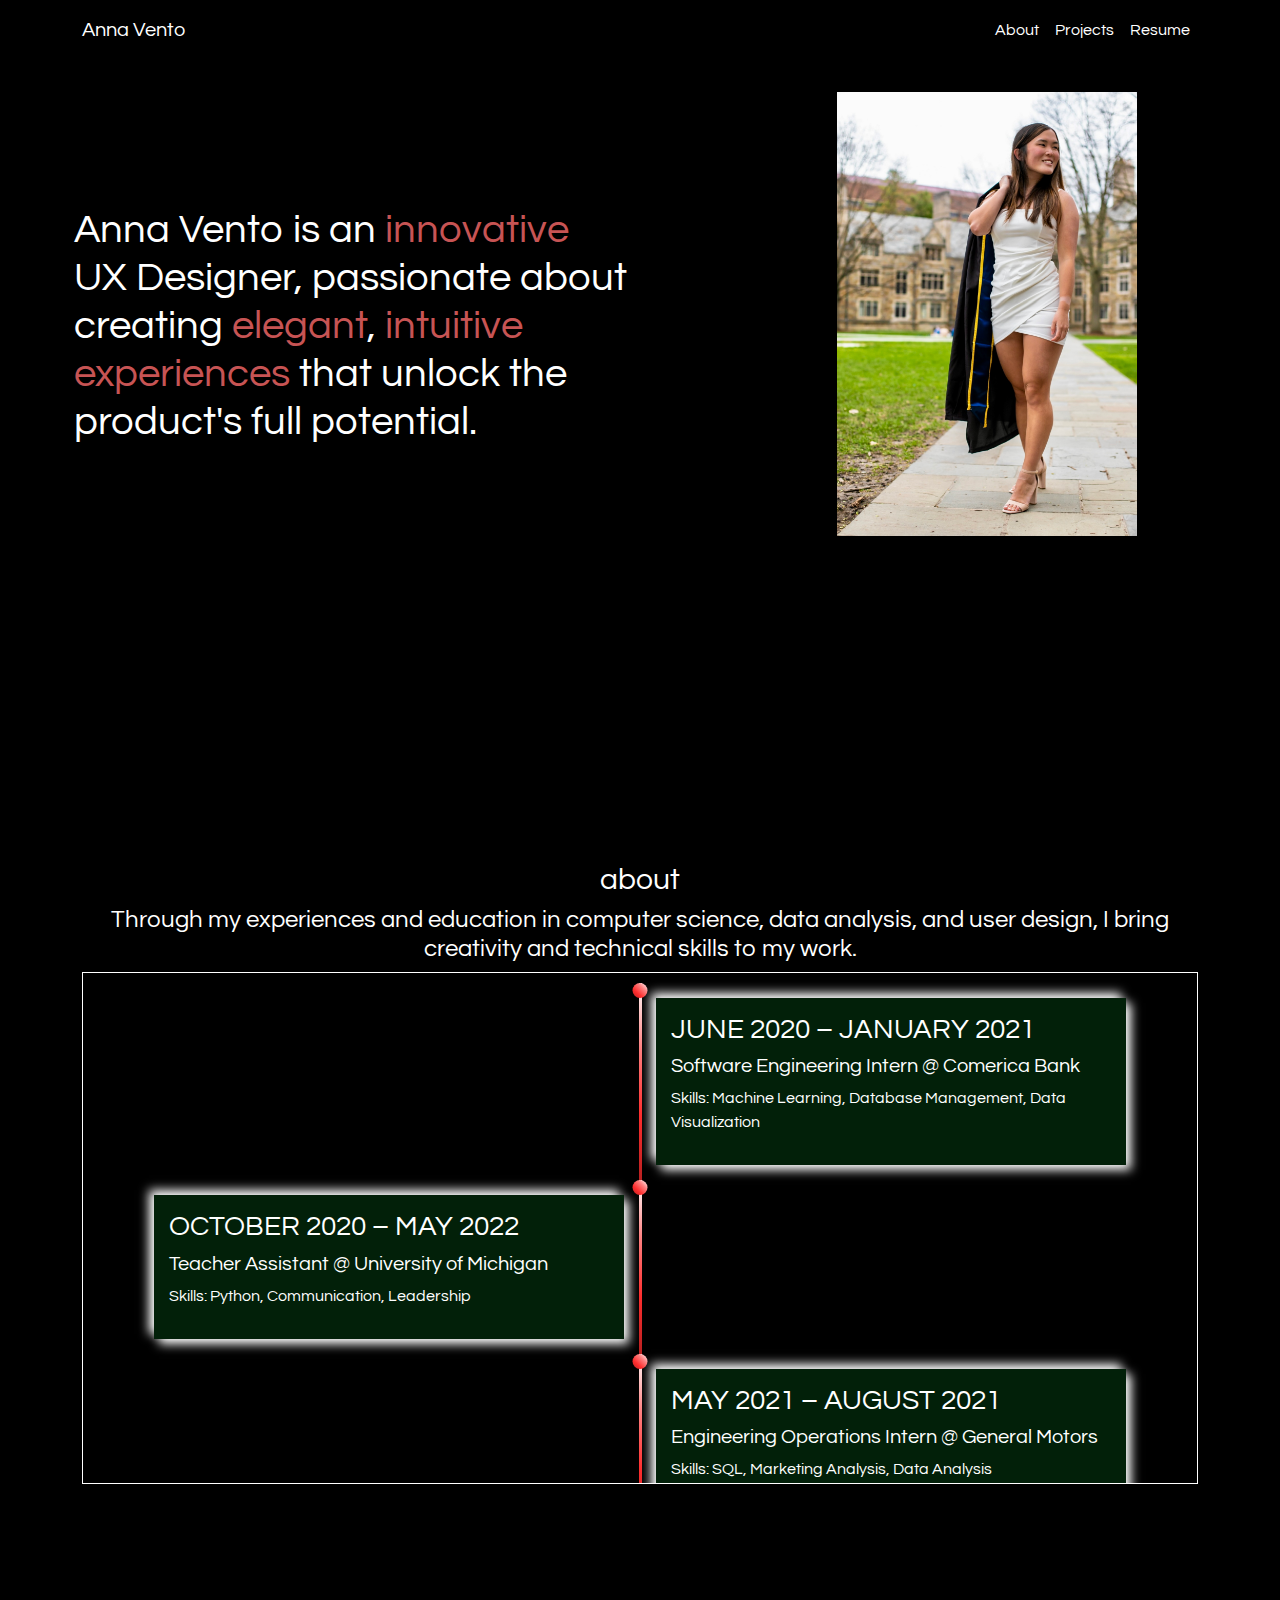
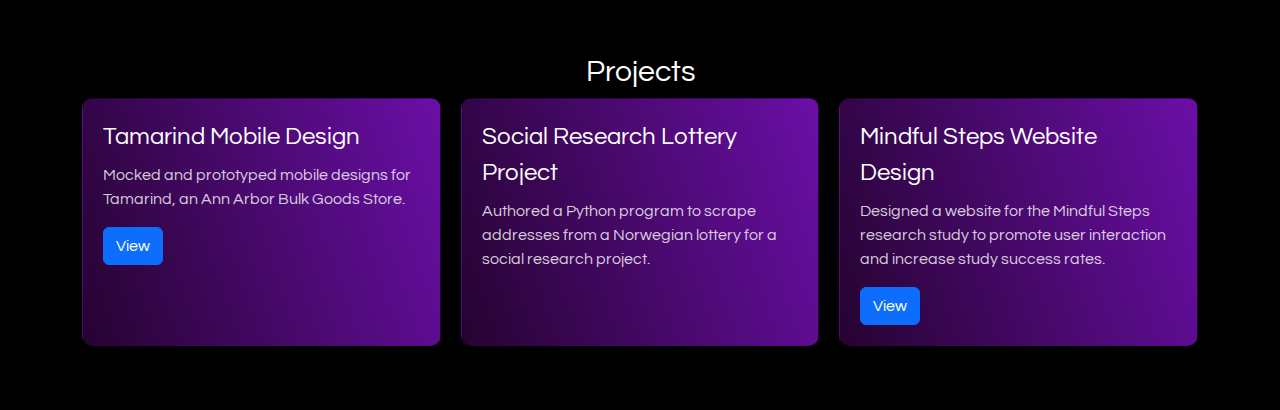
==== index.html @ 70491418 "initial commit" ====
<!DOCTYPE html>
<html lang="en">
<head>
    <meta charset="UTF-8">
    <meta name="viewport" content="width=device-width, initial-scale=1.0">
    <link href="https://cdn.jsdelivr.net/npm/bootstrap@5.3.2/dist/css/bootstrap.min.css" rel="stylesheet">
    <link href="https://fonts.googleapis.com/css?family=Questrial" rel="stylesheet">
    <link rel="stylesheet" href="css/style.css">
    <title>Anna Vento Portfolio</title>
</head>

<body class="homePage">
    <header>
        <nav class="navbar navbar-expand-lg fixed-top navbar-dark" id="navdark">
            <div class="container">
                <a class="navbar-brand" href="#">Anna Vento</a>
                <button class="navbar-toggler" type="button" data-bs-toggle="collapse" data-bs-target="#navbarSupportedContent" aria-controls="navbarSupportedContent" aria-expanded="false" aria-label="Toggle navigation">
                    <span class="navbar-toggler-icon"></span>
                </button>
                <div class="collapse navbar-collapse" id="navbarSupportedContent">
                    <ul class="navbar-nav ms-auto">
                        <li class="nav-item">
                            <a class="nav-link" href="#about">About</a>
                        </li>
                        <li class="nav-item">
                            <a class="nav-link" href="#projects">Projects</a>
                        </li>
                        <li class="nav-item">
                            <a class="nav-link" href="VentoResume.pdf" target="_blank">Resume</a>
                        </li>
                    </ul>
                </div>
            </div>
        </nav>
    </header>

    <main>
        <section class="home" id="home">
            <div class="container-fluid">
                <div class="row align-items-center">
                    <div class="col-lg-6 intro-text">
                        <h1 class="intro">
                            Anna Vento is an <span class="red-text">innovative</span> UX Designer, passionate about creating 
                            <span class="red-text">elegant</span>, <span class="red-text">intuitive experiences</span> that unlock the product's full potential.
                        </h1>
                    </div>
                    <div class="col-lg-6">
                        <img src="photo.jpg" alt="Anna Vento" class="img-fluid small-photo" />
                    </div>
                </div>
            </div>
        </section>
        

        <section class ="about" id="about">
            <div class="container mt-5 pt-5">
                <h1 class="text-center" id="about-text">about</h1>
                    <h4>Through my experiences and education in computer science, data analysis, and user design, I bring creativity and technical skills to my work.</h4>
                    <div class = tcontainer>
                        <div class="timeline">
                            <div></div>         
                            <div class="timeline-box">
                                <div class="timeline-circle"></div>
                            </div>
                            <div class="timeline-component timeline-content">
                                <h3>JUNE 2020 – JANUARY 2021</h3>
                                <h5>Software Engineering Intern
                                    @ Comerica Bank
                                </h5>
                                <p> Skills: Machine Learning, Database Management, Data Visualization </p>
                            </div>
                            <div class="timeline-component timeline-content">
                                <h3>OCTOBER 2020 – MAY 2022</h3>
                                <h5> Teacher Assistant
                                    @ University of Michigan</h5>
                                <p>Skills: Python, Communication, Leadership</p>
                            </div>
                            <div class="timeline-box">
                                <div class="timeline-circle"></div>
                            </div>
                            <div></div>
                            <div></div>
                            <div class="timeline-box">
                                <div class="timeline-circle"></div>
                            </div>
                            <div class=" timeline-component timeline-content">
                                <h3>MAY 2021 – AUGUST 2021</h3>
                                <h5>Engineering Operations Intern
                                    @ General Motors</h5>
                                <p>Skills: SQL, Marketing Analysis, Data Analysis</p>
                            </div>
                            <div class="timeline-component timeline-content">
                                <h3>MAY 2022</h3>
                                <h5>Bachelors of Science in 
                                    Computer Science 
                                    from the
                                    University of Michigan 
                                </h5>
                            </div>
                            <div class="timeline-box">
                                <div class="timeline-circle"></div>
                            </div>
                            <div></div>
                            <div></div>
                            <div class="timeline-box">
                                <div class="timeline-circle"></div>
                            </div>
                            <div class=" timeline-component timeline-content">
                                <h3>JULY 2022 – PRESENT</h3>
                                <h5> Technical Product Manager
                                    @ Oracle NetSuite</h5>
                                <p>Skills: Road Mapping, Strategy, User Testing</p>
                            </div>
                            <div class=" timeline-component timeline-content">
                                <h3>AUGUST 2023 – PRESENT</h3>
                                <h5> Graduate Student Instructor
                                    @ University of Michigan</h5>
                                <p>Skills: Linux, SQL, Communication</p>
                            </div>
                            <div class="timeline-box">
                                <div class="timeline-circle"></div>
                            </div>
                            <div></div>
                            <div></div>
                            <div class="timeline-box">
                                <div class="timeline-circle"></div>
                            </div>
                            <div class=" timeline-component timeline-content">
                                <h3>MAY 2025</h3>
                                <h5> Masters of Science in 
                                    Information Science 
                                    from the
                                    University of Michigan</h5>
                            </div>
                            
                    </div>
                </div> 
            </div>
        </section>

        <section class="projects" id="projects">
            <div class="container mt-5 pt-5">
                <h1 class="text-center" id="about-text">Projects</h1>
                <div class="gradient-cards">
                    <div class="card">
                        <div>
                            <p class="card-title">Tamarind Mobile Design</p>
                            <p class="card-description">Mocked and prototyped mobile designs for Tamarind, an Ann Arbor Bulk Goods Store.</p>
                            <a href="tamarind.html" class="btn btn-primary">View</a>
                        </div>
                    </div>
                    <div class="card">
                        <div class="container-card bg-white-box">
                            <p class="card-title">Social Research Lottery Project</p>
                            <p class="card-description">Authored a Python program to scrape addresses from a Norwegian lottery for a social research project.</p>
                        </div>
                    </div>
                    <div class="card">
                        <div class="container-card bg-yellow-box">
                            <p class="card-title">Mindful Steps Website Design</p>
                            <p class="card-description">Designed a website for the Mindful Steps research study to promote user interaction and increase study success rates.</p>
                            <a href="fitbit.html" class="btn btn-primary">View</a>
                        </div>
                    </div>
                </div>
            </div>
        </section>
    </main>

    <script src="https://cdn.jsdelivr.net/npm/bootstrap@5.3.2/dist/js/bootstrap.bundle.min.js"></script>
    <script src="script/script.js"></script>
</body>
</html>
---- css/style.css ----
/* Global Styles */
body {
    font-family: 'Questrial', sans-serif;
    margin: 0;
    padding: 0;
}

/* Homepage */
.homePage {
    background-color: black;
    color: white;
}

.intro {
    font-size: 2.5rem;
    padding-top: 20%;
    margin-left: 10%;
    text-align: left;
}
.small-photo {
    padding-top: 15%;
    width: 100%; 
    max-width: 300px; 
    height: auto; 
    margin-left: 30%; 
    margin-right: auto; 
}

/* Nav */
.navbar {
    background-color: black;
}

.nav-link {
    color: white;
    padding: 10px;
}

.nav-link:hover {
    color: red;
    text-decoration: underline;
}

/* About Styling */
.about {
    margin-top: 220px; 
    padding: 10px;
}

#about-text {
    font-size: 30px;
}

h1, h4 {
    text-align: center;
}

h2 {
    margin: 20px 0;
}
.red-text {
    color: rgb(199, 84, 84);
}

.timeline {
    margin: 0 auto;
}

.timeline-content {
    background-color: #022009;
    padding: 15px;
    margin: 10px 0;
    transition: background-color 0.3s;
}


/* Projects Styling */
.projects {
    padding: 5%;
}

.gradient-cards {
    display: grid;
    grid-template-columns: repeat(auto-fit, minmax(300px, 1fr));
    gap: 20px;
}

.card {
    background: linear-gradient(71deg, #260331, #6a0fa7);
    border-radius: 10px;
    padding: 20px;
    transition: transform 0.3s, box-shadow 0.3s;
}

.card:hover {
    transform: scale(1.05);
    box-shadow: 0 4px 20px rgba(140, 4, 4, 0.3);
}

.card-title {
    font-size: 1.5rem;
    color: white;
}

.card-description {
    color: hsla(0, 0%, 100%, 0.8);
}

/* Media Queries */
@media (max-width: 768px) {
    .intro {
        font-size: 1.5rem;
        padding-top: 30%;
        width: 90%;
    }

    .about {
        margin-top: 150px; 
    }
    .small-photo {
        width: 100%; 
        height: auto; 
        display: block; 
        margin-left: auto; 
        margin-right: auto; 
    }
    .tcontainer {
        width: 100%; 
        height: auto; 
        display: block; 
        margin-left: auto; 
        margin-right: auto; 
    }
}

.g-container{
    display: grid;
    grid-template-columns: 25% 75%;
    max-height: 600px;
}
.timeline {
    grid-column: 2;
    display: grid;
    grid-template-columns: 1fr 3px 1fr;
    height: 10%;
    width: 100%;
    padding-left:5%;
    padding-right: 5%; 
    height: 500px;
    margin: 0 auto;
    margin-top: 10px;
}
.tcontainer{
    grid-column: 2;
    overflow: scroll;
    border: solid 1px white;
    max-height:10px;
    grid-row: 2;
}
.timeline-box {
    position: relative;
    background-image: linear-gradient(45deg, #b62020, #fe2e2e, #fe8181, white);
    width: 3px;
    height: 100%;
}
.timeline-content {
    box-shadow: 5px 5px 10px white, -5px -5px 10px white;
}
.timeline-component{
    margin: 3%;
}
.timeline-component:hover {
    background-color: #0d6e61;
}
.main-box {
    opacity: 0;
}
.timeline-circle {
    position: absolute;
    top: 0;
    left: 50%;
    width: 15px;
    height: 15px;
    border-radius: 50%;
    background-image: linear-gradient(45deg, #b62020, #fe2e2e, #fe8181, white);
    -webkit-transform: translateX(-50%);
            transform: translateX(-50%);
}
.g-container{
    display: grid;
    grid-template-columns: 25% 75%;
    max-height: 600px;
}
.tcontainer{
    grid-column: 2;
    overflow: scroll;
    border: solid 1px white;
    max-height: 30%;
    grid-row: 2;
}

.bg-green-box {
    background-color: #2e7d32; /* Adjust this color if needed */
    color: white;
}

.fitbit-header {
    margin-top: 40px;
    margin-bottom: 20px;
    text-transform: uppercase;
    letter-spacing: 1px;
}

.fitbit-info {
    font-size: 1.1rem;
    line-height: 1.6;
}

.fitbit-t-card-title {
    font-size: 1.5rem;
    font-weight: bold;
}

.shadow {
    box-shadow: 0 4px 20px rgba(0, 0, 0, 0.2);
}
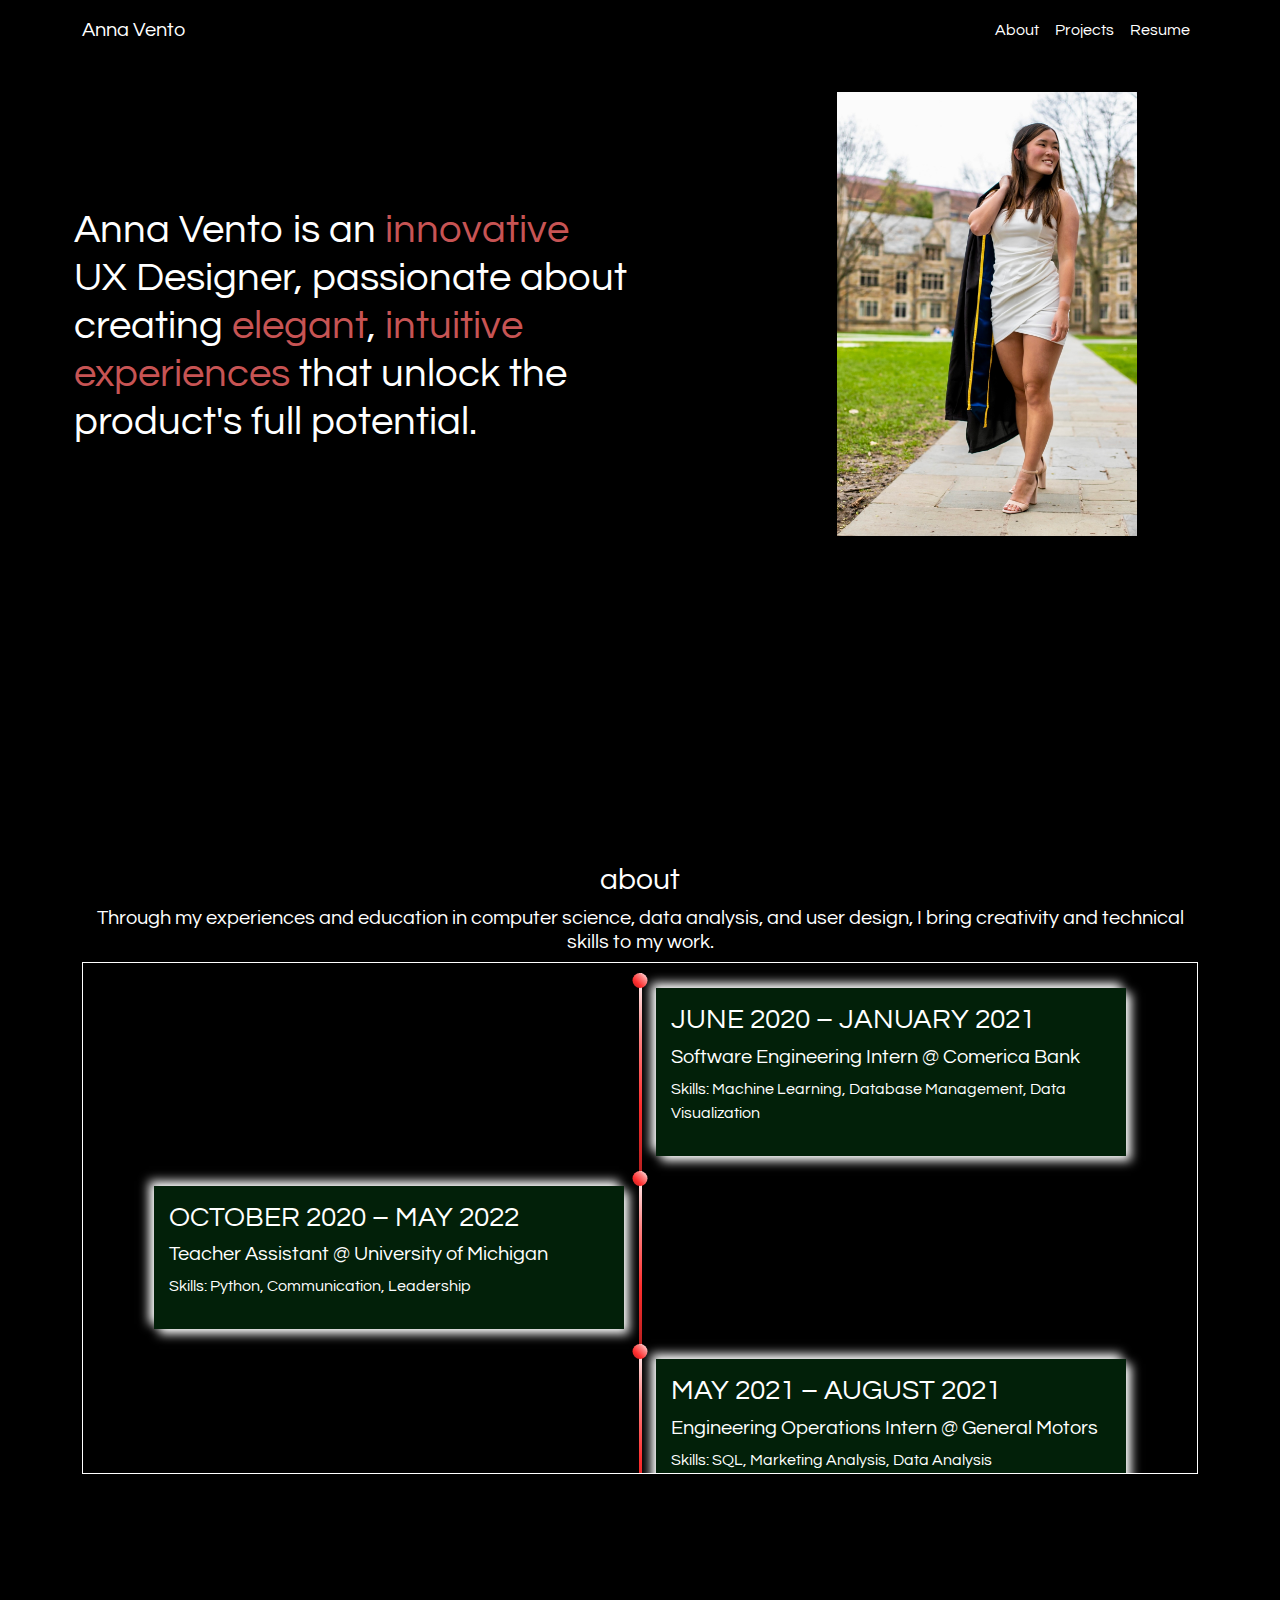
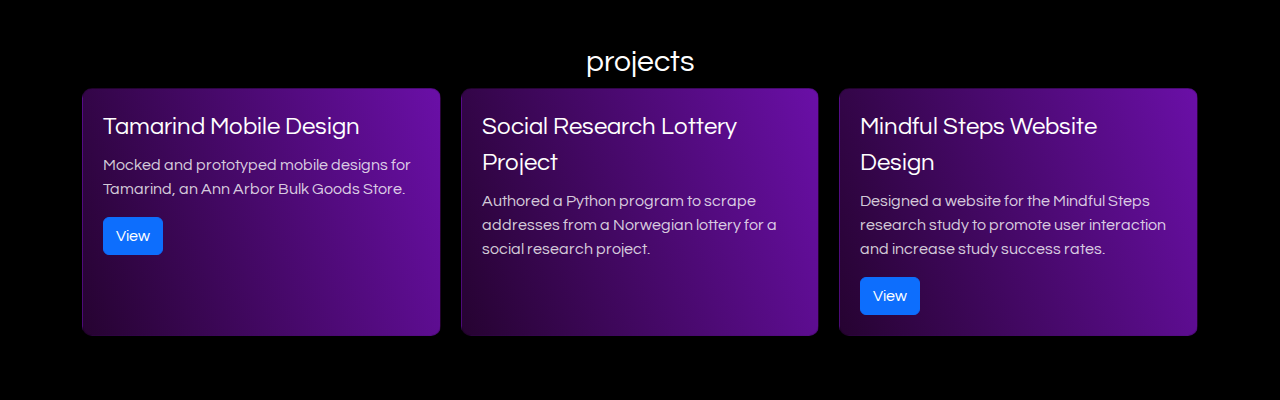
==== commit 4571cff8: "spell check" ====
--- a/index.html
+++ b/index.html
@@ -140,7 +140,7 @@
 
         <section class="projects" id="projects">
             <div class="container mt-5 pt-5">
-                <h1 class="text-center" id="about-text">Projects</h1>
+                <h1 class="text-center" id="about-text">projects</h1>
                 <div class="gradient-cards">
                     <div class="card">
                         <div>
--- a/css/style.css
+++ b/css/style.css
@@ -53,6 +53,9 @@
 
 h1, h4 {
     text-align: center;
+}
+h4 {
+    font-size: 20px;
 }
 
 h2 {
